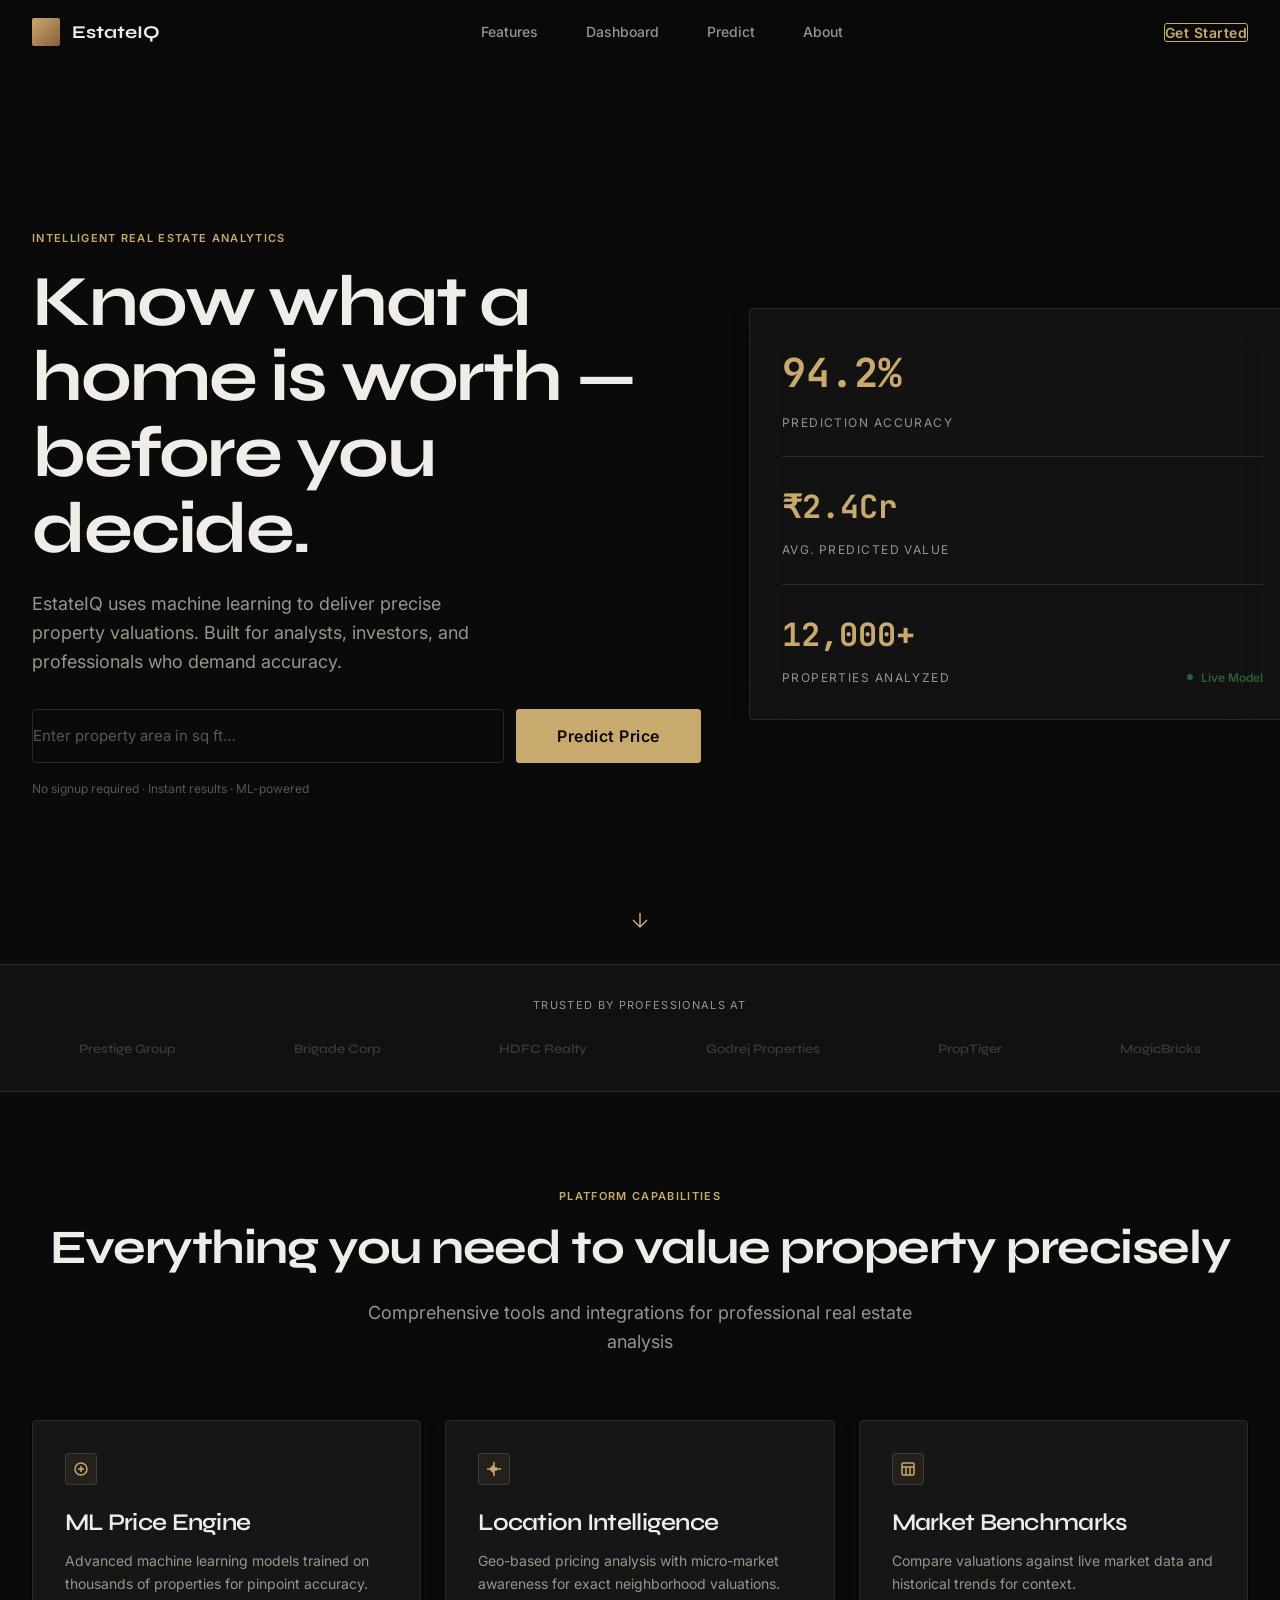
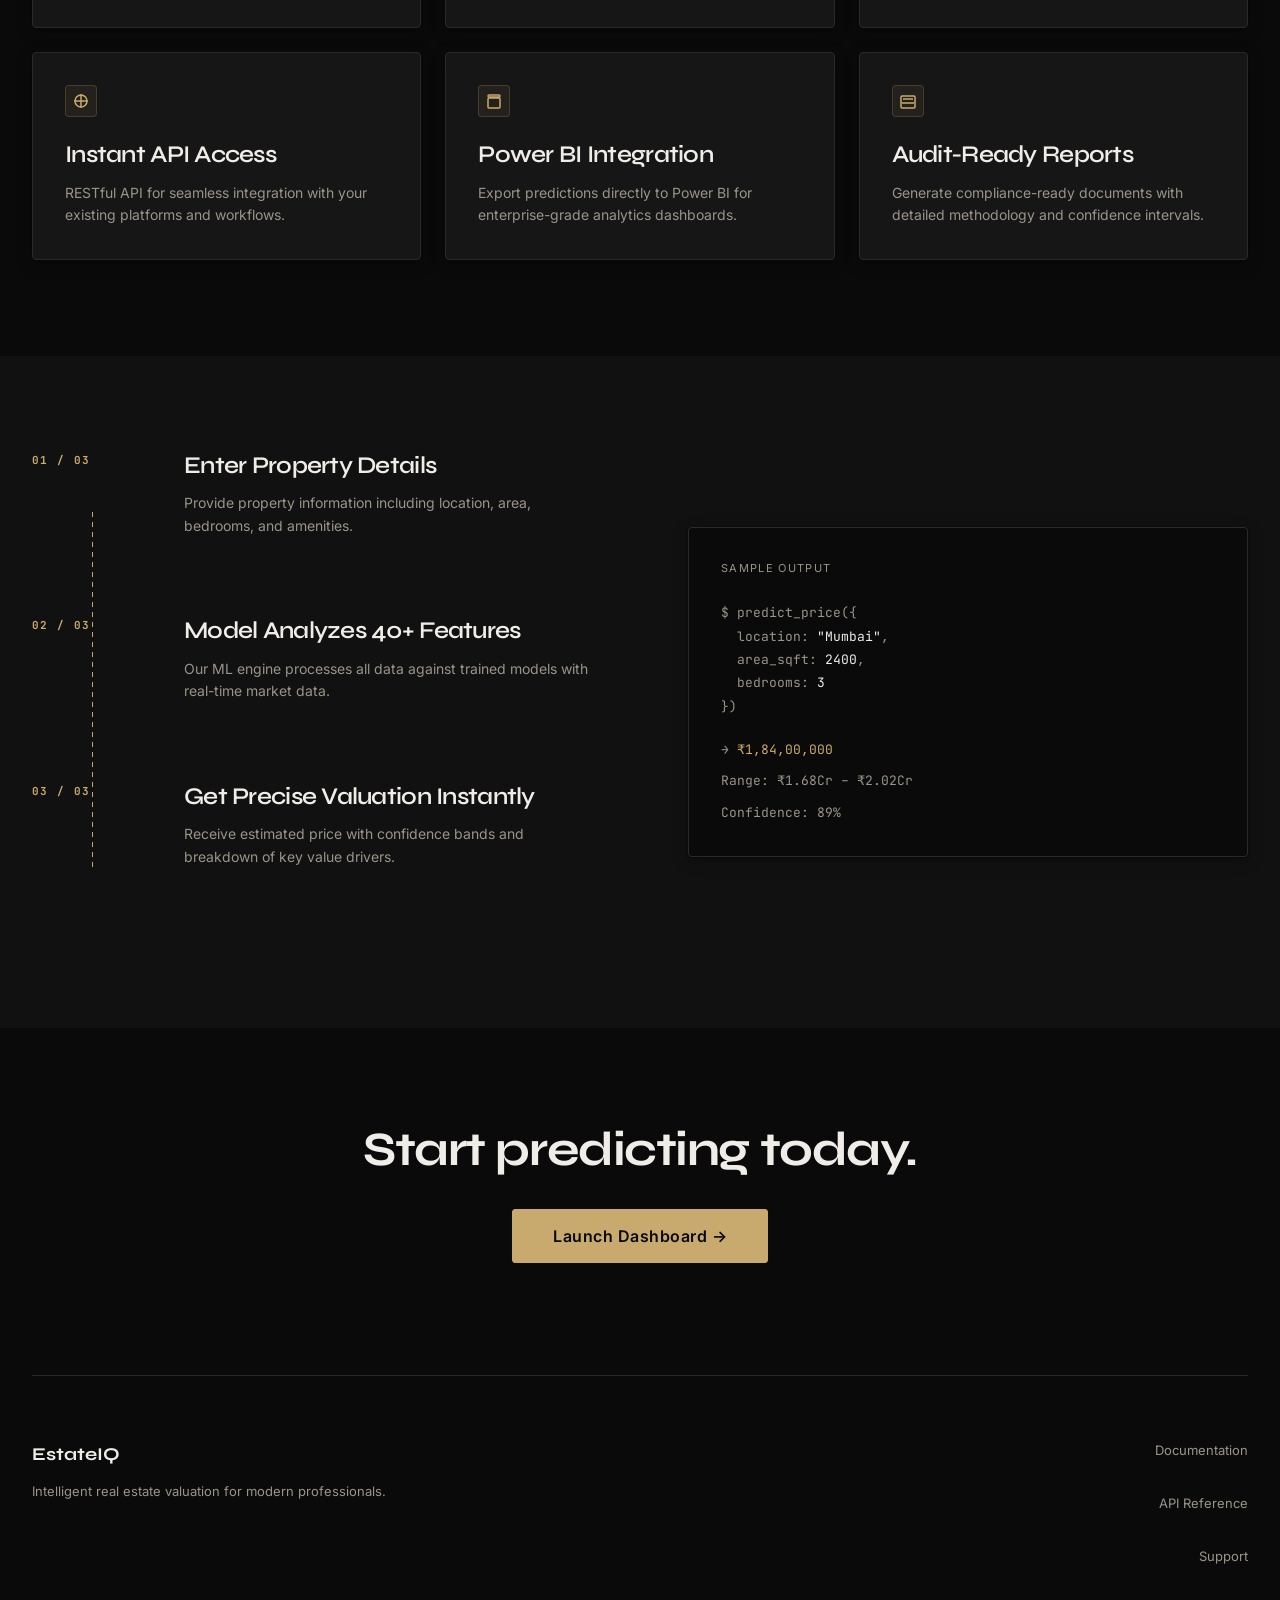
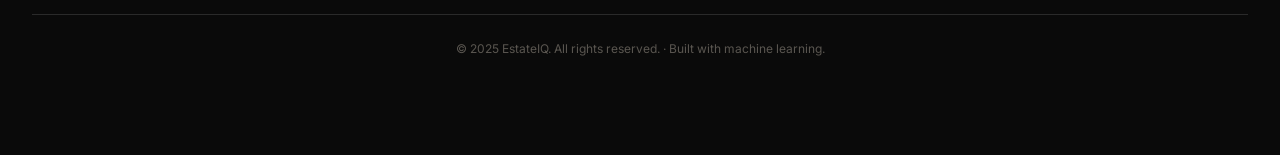
==== frontend/index.html @ 8bcc32fd "frontend: Add initial frontend files" ====
<!DOCTYPE html>
<html lang="en">
<head>
  <meta charset="UTF-8">
  <meta name="viewport" content="width=device-width, initial-scale=1.0">
  <title>EstateIQ - Intelligent Real Estate Valuation</title>
  <link rel="stylesheet" href="styles.css">
</head>
<body>
  <!-- ========== HEADER / NAVIGATION ========== -->
  <header class="navbar">
    <div class="navbar-content">
      <a href="index.html" class="navbar-brand">
        <div class="navbar-logo"></div>
        <span class="navbar-wordmark">EstateIQ</span>
      </a>

      <nav class="navbar-nav">
        <a href="#features">Features</a>
        <a href="dashboard.html">Dashboard</a>
        <a href="prediction.html">Predict</a>
        <a href="#about">About</a>
      </nav>

      <button class="btn btn-outline">Get Started</button>
    </div>
  </header>

  <!-- ========== HERO SECTION ========== -->
  <section class="hero" style="margin-top: 64px; height: 100vh; position: relative; overflow: hidden;">
    <!-- Background Image with Overlay -->
    <div class="hero-background" style="position: absolute; inset: 0; background-image: url('https://images.unsplash.com/photo-1600596542815-ffad4c1539a9?w=1800&h=1200&fit=crop'); background-size: cover; background-position: center;"></div>
    <div class="hero-overlay" style="position: absolute; inset: 0; background: rgba(10, 10, 10, 0.72);"></div>

    <!-- Hero Content -->
    <div class="container" style="position: relative; z-index: 10; height: 100%; display: flex; align-items: center;">
      <div style="display: grid; grid-template-columns: 55% 45%; gap: 48px; width: 100%; align-items: center;">
        <!-- Left Column: Text -->
        <div>
          <span class="section-label" style="animation: slideUp 0.8s var(--easing) 0s both;">
            INTELLIGENT REAL ESTATE ANALYTICS
          </span>

          <h1 style="margin: 16px 0 24px 0; animation: slideUp 0.8s var(--easing) 0.1s both;">
            Know what a home is worth — before you decide.
          </h1>

          <p style="font-size: 18px; max-width: 480px; margin-bottom: 32px; animation: slideUp 0.8s var(--easing) 0.2s both;">
            EstateIQ uses machine learning to deliver precise property valuations. Built for analysts, investors, and professionals who demand accuracy.
          </p>

          <!-- Input Row -->
          <div style="display: flex; gap: 12px; margin-bottom: 16px; animation: slideUp 0.8s var(--easing) 0.3s both;">
            <input type="number" placeholder="Enter property area in sq ft…" style="flex: 1;">
            <button class="btn btn-primary btn-lg">Predict Price</button>
          </div>

          <p style="font-size: 12px; color: var(--color-text-muted);">
            No signup required · Instant results · ML-powered
          </p>
        </div>

        <!-- Right Column: Floating Stat Card -->
        <div class="card glass" style="animation: slideUp 0.8s var(--easing) 0.4s both;">
          <div style="display: flex; flex-direction: column; gap: 24px;">
            <!-- Stat 1 -->
            <div>
              <div style="font-family: var(--font-mono); font-size: 40px; font-weight: 700; color: var(--color-accent); margin-bottom: 8px;">
                94.2%
              </div>
              <div style="font-size: 12px; text-transform: uppercase; letter-spacing: var(--font-letter-spacing-label); color: var(--color-text-secondary);">
                Prediction Accuracy
              </div>
            </div>

            <div style="height: 1px; background: var(--color-border);"></div>

            <!-- Stat 2 -->
            <div>
              <div style="font-family: var(--font-mono); font-size: 32px; font-weight: 700; color: var(--color-accent); margin-bottom: 8px;">
                ₹2.4Cr
              </div>
              <div style="font-size: 12px; text-transform: uppercase; letter-spacing: var(--font-letter-spacing-label); color: var(--color-text-secondary);">
                Avg. Predicted Value
              </div>
            </div>

            <div style="height: 1px; background: var(--color-border);"></div>

            <!-- Stat 3 -->
            <div>
              <div style="font-family: var(--font-mono); font-size: 32px; font-weight: 700; color: var(--color-accent); margin-bottom: 8px;">
                12,000+
              </div>
              <div style="font-size: 12px; text-transform: uppercase; letter-spacing: var(--font-letter-spacing-label); color: var(--color-text-secondary);">
                Properties Analyzed
              </div>
            </div>
          </div>

          <!-- Live Badge -->
          <div style="position: absolute; bottom: 32px; right: 32px; display: flex; align-items: center; gap: 8px; font-size: 12px; font-weight: 600; color: var(--color-success);">
            <span style="width: 6px; height: 6px; background: var(--color-success); border-radius: 50%; animation: pulse-dot 2s infinite;"></span>
            Live Model
          </div>
        </div>
      </div>
    </div>

    <!-- Scroll Indicator -->
    <div style="position: absolute; bottom: 32px; left: 50%; transform: translateX(-50%); z-index: 20;">
      <div style="width: 24px; height: 24px; display: flex; flex-direction: column; justify-content: center; align-items: center; animation: pulse 2s infinite;">
        <svg width="24" height="24" viewBox="0 0 24 24" fill="none" stroke="var(--color-accent)" stroke-width="1.5">
          <path d="M12 5v14M19 12l-7 7-7-7"/>
        </svg>
      </div>
    </div>
  </section>

  <!-- ========== TRUST STRIP ========== -->
  <section style="background: var(--color-bg-secondary); border-top: 1px solid var(--color-border); border-bottom: 1px solid var(--color-border); padding: 32px 0;">
    <div class="container">
      <div style="text-align: center; font-size: 11px; text-transform: uppercase; letter-spacing: var(--font-letter-spacing-label); color: var(--color-text-secondary); margin-bottom: 24px;">
        TRUSTED BY PROFESSIONALS AT
      </div>
      <div style="display: flex; justify-content: space-around; align-items: center; flex-wrap: wrap; gap: 24px;">
        <span style="font-family: var(--font-heading); font-weight: 600; font-size: 13px; color: #3A3A3A;">Prestige Group</span>
        <span style="font-family: var(--font-heading); font-weight: 600; font-size: 13px; color: #3A3A3A;">Brigade Corp</span>
        <span style="font-family: var(--font-heading); font-weight: 600; font-size: 13px; color: #3A3A3A;">HDFC Realty</span>
        <span style="font-family: var(--font-heading); font-weight: 600; font-size: 13px; color: #3A3A3A;">Godrej Properties</span>
        <span style="font-family: var(--font-heading); font-weight: 600; font-size: 13px; color: #3A3A3A;">PropTiger</span>
        <span style="font-family: var(--font-heading); font-weight: 600; font-size: 13px; color: #3A3A3A;">MagicBricks</span>
      </div>
    </div>
  </section>

  <!-- ========== FEATURES SECTION ========== -->
  <section class="section" id="features" style="background: var(--color-bg-primary);">
    <div class="container">
      <div class="section-header">
        <span class="section-label">PLATFORM CAPABILITIES</span>
        <h2 class="section-title">Everything you need to value property precisely</h2>
        <p class="section-subtitle">Comprehensive tools and integrations for professional real estate analysis</p>
      </div>

      <div class="grid-3">
        <!-- Feature 1 -->
        <div class="card in-view-delayed-1">
          <div style="width: 32px; height: 32px; background: rgba(200, 169, 110, 0.08); border: 1px solid rgba(200, 169, 110, 0.2); border-radius: var(--radius-lg); display: flex; align-items: center; justify-content: center; margin-bottom: 24px;">
            <svg width="16" height="16" viewBox="0 0 16 16" fill="none" stroke="var(--color-accent)" stroke-width="1.5">
              <circle cx="8" cy="8" r="6"/>
              <path d="M8 5v6M5 8h6"/>
            </svg>
          </div>
          <h4 style="margin-bottom: 12px;">ML Price Engine</h4>
          <p style="font-size: 14px;">Advanced machine learning models trained on thousands of properties for pinpoint accuracy.</p>
        </div>

        <!-- Feature 2 -->
        <div class="card in-view-delayed-2">
          <div style="width: 32px; height: 32px; background: rgba(200, 169, 110, 0.08); border: 1px solid rgba(200, 169, 110, 0.2); border-radius: var(--radius-lg); display: flex; align-items: center; justify-content: center; margin-bottom: 24px;">
            <svg width="16" height="16" viewBox="0 0 16 16" fill="none" stroke="var(--color-accent)" stroke-width="1.5">
              <path d="M8 1v14M1 8h14M8 4L5 7h6M8 12l-3-3h6"/>
            </svg>
          </div>
          <h4 style="margin-bottom: 12px;">Location Intelligence</h4>
          <p style="font-size: 14px;">Geo-based pricing analysis with micro-market awareness for exact neighborhood valuations.</p>
        </div>

        <!-- Feature 3 -->
        <div class="card in-view-delayed-3">
          <div style="width: 32px; height: 32px; background: rgba(200, 169, 110, 0.08); border: 1px solid rgba(200, 169, 110, 0.2); border-radius: var(--radius-lg); display: flex; align-items: center; justify-content: center; margin-bottom: 24px;">
            <svg width="16" height="16" viewBox="0 0 16 16" fill="none" stroke="var(--color-accent)" stroke-width="1.5">
              <rect x="2" y="2" width="12" height="12" rx="1"/>
              <path d="M2 6h12M6 6v8M10 6v8"/>
            </svg>
          </div>
          <h4 style="margin-bottom: 12px;">Market Benchmarks</h4>
          <p style="font-size: 14px;">Compare valuations against live market data and historical trends for context.</p>
        </div>

        <!-- Feature 4 -->
        <div class="card in-view-delayed-4">
          <div style="width: 32px; height: 32px; background: rgba(200, 169, 110, 0.08); border: 1px solid rgba(200, 169, 110, 0.2); border-radius: var(--radius-lg); display: flex; align-items: center; justify-content: center; margin-bottom: 24px;">
            <svg width="16" height="16" viewBox="0 0 16 16" fill="none" stroke="var(--color-accent)" stroke-width="1.5">
              <path d="M1 8h14M8 1v14M14 8a6 6 0 01-12 0 6 6 0 0112 0z"/>
            </svg>
          </div>
          <h4 style="margin-bottom: 12px;">Instant API Access</h4>
          <p style="font-size: 14px;">RESTful API for seamless integration with your existing platforms and workflows.</p>
        </div>

        <!-- Feature 5 -->
        <div class="card in-view-delayed-5">
          <div style="width: 32px; height: 32px; background: rgba(200, 169, 110, 0.08); border: 1px solid rgba(200, 169, 110, 0.2); border-radius: var(--radius-lg); display: flex; align-items: center; justify-content: center; margin-bottom: 24px;">
            <svg width="16" height="16" viewBox="0 0 16 16" fill="none" stroke="var(--color-accent)" stroke-width="1.5">
              <path d="M3 5h10a1 1 0 011 1v8a1 1 0 01-1 1H3a1 1 0 01-1-1V6a1 1 0 011-1zm0-3h10a1 1 0 010 2H3a1 1 0 010-2z"/>
            </svg>
          </div>
          <h4 style="margin-bottom: 12px;">Power BI Integration</h4>
          <p style="font-size: 14px;">Export predictions directly to Power BI for enterprise-grade analytics dashboards.</p>
        </div>

        <!-- Feature 6 -->
        <div class="card in-view-delayed-6">
          <div style="width: 32px; height: 32px; background: rgba(200, 169, 110, 0.08); border: 1px solid rgba(200, 169, 110, 0.2); border-radius: var(--radius-lg); display: flex; align-items: center; justify-content: center; margin-bottom: 24px;">
            <svg width="16" height="16" viewBox="0 0 16 16" fill="none" stroke="var(--color-accent)" stroke-width="1.5">
              <path d="M2 3h12a1 1 0 011 1v10a1 1 0 01-1 1H2a1 1 0 01-1-1V4a1 1 0 011-1zm1 3h10M2 10h12"/>
            </svg>
          </div>
          <h4 style="margin-bottom: 12px;">Audit-Ready Reports</h4>
          <p style="font-size: 14px;">Generate compliance-ready documents with detailed methodology and confidence intervals.</p>
        </div>
      </div>
    </div>
  </section>

  <!-- ========== HOW IT WORKS ========== -->
  <section class="section" style="background: var(--color-bg-secondary);">
    <div class="container">
      <div style="display: grid; grid-template-columns: 1fr 1fr; gap: 96px; align-items: center;">
        <!-- Left: Steps -->
        <div>
          <div style="margin-bottom: 64px;">
            <div style="display: grid; grid-template-columns: 120px 1fr; gap: 32px; position: relative;">
              <!-- Vertical line -->
              <div style="position: absolute; left: 60px; top: 60px; bottom: 0; width: 1px; background: url('data:image/svg+xml,%3Csvg width=%221%22 height=%2240%22 viewBox=%220 0 1 40%22 xmlns=%22http://www.w3.org/2000/svg%22%3E%3Cline x1=%220.5%22 y1=%220%22 x2=%220.5%22 y2=%2240%22 stroke=%22%23C8A96E%22 stroke-dasharray=%225,5%22/%3E%3C/svg%3E') repeat-y;"></div>

              <!-- Step 1 -->
              <div style="position: relative;">
                <div style="font-family: var(--font-mono); font-size: 11px; font-weight: 700; letter-spacing: var(--font-letter-spacing-label); color: var(--color-accent);">
                  01 / 03
                </div>
              </div>
              <div>
                <h4 style="margin-bottom: 12px;">Enter Property Details</h4>
                <p style="font-size: 14px;">Provide property information including location, area, bedrooms, and amenities.</p>
              </div>

              <!-- Step 2 -->
              <div style="position: relative; margin-top: 48px;">
                <div style="font-family: var(--font-mono); font-size: 11px; font-weight: 700; letter-spacing: var(--font-letter-spacing-label); color: var(--color-accent);">
                  02 / 03
                </div>
              </div>
              <div style="margin-top: 48px;">
                <h4 style="margin-bottom: 12px;">Model Analyzes 40+ Features</h4>
                <p style="font-size: 14px;">Our ML engine processes all data against trained models with real-time market data.</p>
              </div>

              <!-- Step 3 -->
              <div style="position: relative; margin-top: 48px;">
                <div style="font-family: var(--font-mono); font-size: 11px; font-weight: 700; letter-spacing: var(--font-letter-spacing-label); color: var(--color-accent);">
                  03 / 03
                </div>
              </div>
              <div style="margin-top: 48px;">
                <h4 style="margin-bottom: 12px;">Get Precise Valuation Instantly</h4>
                <p style="font-size: 14px;">Receive estimated price with confidence bands and breakdown of key value drivers.</p>
              </div>
            </div>
          </div>
        </div>

        <!-- Right: Output Example -->
        <div class="card" style="background: #0A0A0A; border: 1px solid var(--color-border);">
          <div style="font-size: 11px; text-transform: uppercase; letter-spacing: var(--font-letter-spacing-label); color: var(--color-text-secondary); margin-bottom: 24px;">
            Sample Output
          </div>
          <div style="font-family: var(--font-mono); font-size: 13px; color: var(--color-accent); line-height: 1.8;">
            <div style="color: var(--color-text-secondary);">$ predict_price({</div>
            <div style="margin-left: 16px;">
              <div style="color: var(--color-text-secondary);">location: <span style="color: #F0EDE8;">"Mumbai"</span>,</div>
              <div style="color: var(--color-text-secondary);">area_sqft: <span style="color: #F0EDE8;">2400</span>,</div>
              <div style="color: var(--color-text-secondary);">bedrooms: <span style="color: #F0EDE8;">3</span></div>
            </div>
            <div style="color: var(--color-text-secondary);">})</div>
            <div style="margin-top: 20px; color: var(--color-text-secondary);">→ <span style="color: var(--color-accent);">₹1,84,00,000</span></div>
            <div style="color: var(--color-text-secondary); margin-top: 8px;">Range: ₹1.68Cr – ₹2.02Cr</div>
            <div style="color: var(--color-text-secondary); margin-top: 8px;">Confidence: 89%</div>
          </div>
        </div>
      </div>
    </div>
  </section>

  <!-- ========== CTA SECTION ========== -->
  <section class="section" style="background: var(--color-bg-primary); text-align: center;">
    <div class="container">
      <h2 class="in-view" style="margin-bottom: 32px;">Start predicting today.</h2>
      <button class="btn btn-primary btn-lg in-view-delayed-1" style="margin-bottom: 48px;">
        Launch Dashboard →
      </button>

      <!-- Footer -->
      <footer style="border-top: 1px solid var(--color-border); padding-top: 64px; margin-top: 64px;">
        <div style="display: grid; grid-template-columns: 1fr 1fr; gap: 48px; margin-bottom: 48px;">
          <div style="text-align: left;">
            <div class="navbar-wordmark" style="margin-bottom: 12px;">EstateIQ</div>
            <p style="font-size: 13px;">Intelligent real estate valuation for modern professionals.</p>
          </div>
          <div style="text-align: right; display: flex; justify-content: flex-end; gap: 32px; flex-direction: column;">
            <a href="#" style="color: var(--color-text-secondary); text-decoration: none; font-size: 13px;">Documentation</a>
            <a href="#" style="color: var(--color-text-secondary); text-decoration: none; font-size: 13px;">API Reference</a>
            <a href="#" style="color: var(--color-text-secondary); text-decoration: none; font-size: 13px;">Support</a>
          </div>
        </div>

        <div style="border-top: 1px solid var(--color-border); padding-top: 24px;">
          <p style="font-size: 12px; color: var(--color-text-muted);">
            © 2025 EstateIQ. All rights reserved. · Built with machine learning.
          </p>
        </div>
      </footer>
    </div>
  </section>

  <script src="landing.js"></script>
</body>
</html>
---- frontend/styles.css ----
/* ============================================================================
   ESTATEIQ - Premium Real Estate Valuation Platform
   Global Design System & Stylesheet
   ============================================================================ */

/* Fonts Import */
@import url('https://fonts.googleapis.com/css2?family=Syne:wght@400;600;700;800&family=Inter:wght@300;400;500;600;700&family=JetBrains+Mono:wght@400;500;600;700&display=swap');

/* ============================================================================
   ROOT DESIGN TOKENS
   ============================================================================ */

:root {
  /* Colors */
  --color-bg-primary: #0A0A0A;
  --color-bg-secondary: #111111;
  --color-surface: #161616;
  --color-border: #2A2A2A;
  --color-accent: #C8A96E;
  --color-accent-dark: #8B5E3C;
  --color-text-primary: #F0EDE8;
  --color-text-secondary: #9A9489;
  --color-text-muted: #5A5650;
  --color-success: #2E5E32;
  --color-error: #8B3A3A;

  /* Typography */
  --font-heading: 'Syne', sans-serif;
  --font-body: 'Inter', sans-serif;
  --font-mono: 'JetBrains Mono', monospace;

  --font-size-base: 16px;
  --font-line-height: 1.6;
  --font-size-h1: 72px;
  --font-size-h2: 48px;
  --font-size-h3: 36px;
  --font-size-h4: 24px;
  --font-size-h5: 18px;
  --font-letter-spacing-heading: -0.03em;
  --font-letter-spacing-label: 0.12em;

  /* Spacing */
  --spacing-4: 4px;
  --spacing-8: 8px;
  --spacing-12: 12px;
  --spacing-16: 16px;
  --spacing-20: 20px;
  --spacing-24: 24px;
  --spacing-28: 28px;
  --spacing-32: 32px;
  --spacing-40: 40px;
  --spacing-48: 48px;
  --spacing-64: 64px;
  --spacing-96: 96px;
  --spacing-128: 128px;

  /* Border Radius */
  --radius-sm: 2px;
  --radius-md: 3px;
  --radius-lg: 4px;
  --radius-xl: 6px;

  /* Shadows */
  --shadow-sm: 0 1px 3px rgba(0, 0, 0, 0.4), 0 4px 16px rgba(0, 0, 0, 0.25);
  --shadow-md: 0 8px 32px rgba(0, 0, 0, 0.5);

  /* Animation */
  --easing: cubic-bezier(0.16, 1, 0.3, 1);
  --transition-duration: 0.5s;
}

/* ============================================================================
   GLOBAL STYLES
   ============================================================================ */

* {
  margin: 0;
  padding: 0;
  box-sizing: border-box;
}

html {
  scroll-behavior: smooth;
  font-size: var(--font-size-base);
}

body {
  background-color: var(--color-bg-primary);
  color: var(--color-text-primary);
  font-family: var(--font-body);
  line-height: var(--font-line-height);
  font-weight: 400;
  -webkit-font-smoothing: antialiased;
  -moz-osx-font-smoothing: grayscale;
}

/* ============================================================================
   TYPOGRAPHY
   ============================================================================ */

h1 {
  font-family: var(--font-heading);
  font-size: var(--font-size-h1);
  font-weight: 700;
  letter-spacing: var(--font-letter-spacing-heading);
  line-height: 1.05;
}

h2 {
  font-family: var(--font-heading);
  font-size: var(--font-size-h2);
  font-weight: 700;
  letter-spacing: var(--font-letter-spacing-heading);
  line-height: 1.1;
}

h3 {
  font-family: var(--font-heading);
  font-size: var(--font-size-h3);
  font-weight: 700;
  letter-spacing: var(--font-letter-spacing-heading);
  line-height: 1.15;
}

h4 {
  font-family: var(--font-heading);
  font-size: var(--font-size-h4);
  font-weight: 600;
  letter-spacing: var(--font-letter-spacing-heading);
  line-height: 1.2;
}

h5 {
  font-family: var(--font-heading);
  font-size: var(--font-size-h5);
  font-weight: 600;
  letter-spacing: var(--font-letter-spacing-heading);
  line-height: 1.3;
}

p {
  color: var(--color-text-secondary);
}

strong {
  font-weight: 600;
  color: var(--color-text-primary);
}

/* ============================================================================
   LAYOUT UTILITIES
   ============================================================================ */

.container {
  max-width: 1280px;
  margin: 0 auto;
  padding: 0 var(--spacing-32);
}

.container-full {
  width: 100%;
}

.section {
  padding: var(--spacing-96) 0;
}

.section-header {
  text-align: center;
  margin-bottom: var(--spacing-64);
}

.section-label {
  font-size: 11px;
  letter-spacing: var(--font-letter-spacing-label);
  text-transform: uppercase;
  color: var(--color-accent);
  font-weight: 600;
  display: block;
  margin-bottom: var(--spacing-16);
}

.section-title {
  font-size: var(--font-size-h2);
  color: var(--color-text-primary);
  margin-bottom: var(--spacing-24);
}

.section-subtitle {
  font-size: 18px;
  color: var(--color-text-secondary);
  max-width: 600px;
  margin: 0 auto;
}

/* ============================================================================
   BUTTONS
   ============================================================================ */

.btn {
  display: inline-block;
  padding: var(--spacing-14) var(--spacing-28);
  font-family: var(--font-body);
  font-size: 14px;
  font-weight: 600;
  border-radius: var(--radius-md);
  border: none;
  cursor: pointer;
  transition: all var(--transition-duration) var(--easing);
  text-decoration: none;
  letter-spacing: 0.5px;
}

.btn-primary {
  background-color: var(--color-accent);
  color: var(--color-bg-primary);
  border: 1px solid var(--color-accent);
}

.btn-primary:hover {
  background-color: #B8975E;
  border-color: #B8975E;
  transform: translateY(-2px);
  box-shadow: var(--shadow-sm);
}

.btn-primary:active {
  transform: scale(0.99);
}

.btn-outline {
  background-color: transparent;
  color: var(--color-accent);
  border: 1px solid var(--color-accent);
}

.btn-outline:hover {
  background-color: var(--color-accent);
  color: var(--color-bg-primary);
  transform: translateY(-2px);
}

.btn-text {
  background-color: transparent;
  color: var(--color-text-secondary);
  border: none;
  padding: var(--spacing-8) var(--spacing-16);
}

.btn-text:hover {
  color: var(--color-text-primary);
}

.btn-full {
  width: 100%;
}

.btn-lg {
  padding: var(--spacing-16) var(--spacing-40);
  font-size: 16px;
}

/* ============================================================================
   CARD STYLES
   ============================================================================ */

.card {
  background-color: var(--color-surface);
  border: 1px solid var(--color-border);
  border-radius: var(--radius-lg);
  padding: var(--spacing-32);
  box-shadow: var(--shadow-sm);
  transition: all var(--transition-duration) var(--easing);
}

.card:hover {
  border-color: var(--color-accent);
  box-shadow: var(--shadow-md);
}

.card.glass {
  background-color: rgba(22, 22, 22, 0.7);
  backdrop-filter: blur(24px);
  border: 1px solid rgba(200, 169, 110, 0.15);
}

/* ============================================================================
   FORM ELEMENTS
   ============================================================================ */

.form-group {
  margin-bottom: var(--spacing-20);
}

label {
  display: block;
  font-size: 11px;
  letter-spacing: var(--font-letter-spacing-label);
  text-transform: uppercase;
  color: var(--color-text-secondary);
  margin-bottom: var(--spacing-8);
  font-weight: 600;
}

input[type="text"],
input[type="number"],
input[type="email"],
input[type="password"],
input[type="range"],
select,
textarea {
  width: 100%;
  background-color: var(--color-bg-primary);
  border: 1px solid var(--color-border);
  border-radius: var(--radius-md);
  color: var(--color-text-primary);
  padding: var(--spacing-13) var(--spacing-16);
  font-family: var(--font-body);
  font-size: 15px;
  transition: all 0.3s var(--easing);
}

input[type="text"]::placeholder,
input[type="number"]::placeholder,
input[type="email"]::placeholder,
input[type="password"]::placeholder,
textarea::placeholder {
  color: var(--color-text-muted);
}

input[type="text"]:focus,
input[type="number"]:focus,
input[type="email"]:focus,
input[type="password"]:focus,
select:focus,
textarea:focus {
  outline: none;
  border-color: var(--color-accent);
  box-shadow: 0 0 0 3px rgba(200, 169, 110, 0.1);
}

select {
  appearance: none;
  background-image: url("data:image/svg+xml,%3Csvg xmlns='http://www.w3.org/2000/svg' width='12' height='8' viewBox='0 0 12 8'%3E%3Cpath fill='%23C8A96E' d='M1 1l5 5 5-5'/%3E%3C/svg%3E");
  background-repeat: no-repeat;
  background-position: right var(--spacing-16) center;
  padding-right: var(--spacing-40);
}

textarea {
  resize: vertical;
  min-height: 120px;
}

/* ============================================================================
   NAVIGATION
   ============================================================================ */

.navbar {
  position: fixed;
  top: 0;
  left: 0;
  right: 0;
  height: 64px;
  background-color: rgba(10, 10, 10, 0.85);
  backdrop-filter: blur(16px);
  -webkit-backdrop-filter: blur(16px);
  z-index: 1000;
  transition: all var(--transition-duration) var(--easing);
}

.navbar.scrolled {
  border-bottom: 1px solid var(--color-border);
}

.navbar-content {
  max-width: 1400px;
  margin: 0 auto;
  padding: 0 var(--spacing-32);
  height: 100%;
  display: flex;
  justify-content: space-between;
  align-items: center;
}

.navbar-brand {
  display: flex;
  align-items: center;
  gap: var(--spacing-12);
  text-decoration: none;
}

.navbar-logo {
  width: 28px;
  height: 28px;
  background: linear-gradient(135deg, var(--color-accent), var(--color-accent-dark));
  border-radius: var(--radius-sm);
  display: flex;
  align-items: center;
  justify-content: center;
}

.navbar-wordmark {
  font-family: var(--font-heading);
  font-size: 18px;
  font-weight: 700;
  color: var(--color-text-primary);
}

.navbar-nav {
  display: flex;
  gap: var(--spacing-48);
  align-items: center;
}

.navbar-nav a {
  color: var(--color-text-secondary);
  text-decoration: none;
  font-size: 14px;
  font-weight: 500;
  transition: color var(--transition-duration) var(--easing);
}

.navbar-nav a:hover {
  color: var(--color-text-primary);
}

/* ============================================================================
   SIDEBAR LAYOUT (Dashboard & Prediction Pages)
   ============================================================================ */

.layout-sidebar {
  display: flex;
  min-height: 100vh;
  margin-top: 64px;
}

.sidebar {
  width: 240px;
  background-color: var(--color-bg-secondary);
  border-right: 1px solid var(--color-border);
  padding: var(--spacing-32) var(--spacing-24);
  position: fixed;
  left: 0;
  top: 64px;
  height: calc(100vh - 64px);
  overflow-y: auto;
  z-index: 100;
}

.sidebar-logo {
  font-family: var(--font-heading);
  font-size: 18px;
  font-weight: 600;
  color: var(--color-text-primary);
  margin-bottom: var(--spacing-48);
}

.sidebar-nav {
  list-style: none;
  margin-bottom: var(--spacing-96);
}

.sidebar-nav-item {
  display: flex;
  align-items: center;
  gap: var(--spacing-12);
  padding: var(--spacing-12) var(--spacing-16);
  margin-bottom: var(--spacing-8);
  color: var(--color-text-secondary);
  cursor: pointer;
  border-radius: var(--radius-lg);
  transition: all 0.3s var(--easing);
  font-size: 14px;
}

.sidebar-nav-item:hover {
  color: var(--color-text-primary);
  background-color: rgba(200, 169, 110, 0.06);
}

.sidebar-nav-item.active {
  color: var(--color-text-primary);
  background-color: rgba(200, 169, 110, 0.06);
  border-left: 2px solid var(--color-accent);
  padding-left: calc(var(--spacing-16) - 2px);
}

.sidebar-nav-icon {
  width: 16px;
  height: 16px;
  background-color: rgba(200, 169, 110, 0.3);
  border-radius: 50%;
}

.sidebar-user {
  position: absolute;
  bottom: var(--spacing-32);
  left: var(--spacing-24);
  right: var(--spacing-24);
  display: flex;
  align-items: center;
  gap: var(--spacing-12);
  padding: var(--spacing-16);
  background-color: rgba(200, 169, 110, 0.06);
  border-radius: var(--radius-lg);
}

.sidebar-user-avatar {
  width: 32px;
  height: 32px;
  background-color: var(--color-border);
  border-radius: 50%;
}

.sidebar-user-info {
  flex: 1;
}

.sidebar-user-name {
  font-size: 13px;
  font-weight: 600;
  color: var(--color-text-primary);
}

.sidebar-user-role {
  font-size: 11px;
  color: var(--color-text-muted);
}

.main-content {
  margin-left: 240px;
  flex: 1;
}

/* ============================================================================
   ANIMATIONS
   ============================================================================ */

@keyframes slideUp {
  from {
    opacity: 0;
    transform: translateY(24px);
  }
  to {
    opacity: 1;
    transform: translateY(0);
  }
}

@keyframes fadeIn {
  from {
    opacity: 0;
  }
  to {
    opacity: 1;
  }
}

@keyframes pulse {
  0%, 100% {
    opacity: 1;
    transform: scale(1);
  }
  50% {
    opacity: 0.4;
    transform: scale(1.4);
  }
}

@keyframes pulse-dot {
  0%, 100% {
    opacity: 1;
    transform: scale(1);
  }
  50% {
    opacity: 0.4;
    transform: scale(1.4);
  }
}

@keyframes spin {
  from {
    transform: rotate(0deg);
  }
  to {
    transform: rotate(360deg);
  }
}

@keyframes slideDown {
  from {
    opacity: 0;
    transform: translateY(-24px);
  }
  to {
    opacity: 1;
    transform: translateY(0);
  }
}

@keyframes countUp {
  from {
    opacity: 0;
  }
  to {
    opacity: 1;
  }
}

.in-view {
  animation: slideUp 0.8s var(--easing) both;
}

.in-view-delayed-1 {
  animation: slideUp 0.8s var(--easing) 0.08s both;
}

.in-view-delayed-2 {
  animation: slideUp 0.8s var(--easing) 0.16s both;
}

.in-view-delayed-3 {
  animation: slideUp 0.8s var(--easing) 0.24s both;
}

.in-view-delayed-4 {
  animation: slideUp 0.8s var(--easing) 0.32s both;
}

.in-view-delayed-5 {
  animation: slideUp 0.8s var(--easing) 0.4s both;
}

.in-view-delayed-6 {
  animation: slideUp 0.8s var(--easing) 0.48s both;
}

/* ============================================================================
   UTILITIES
   ============================================================================ */

.text-center {
  text-align: center;
}

.text-muted {
  color: var(--color-text-muted);
}

.text-secondary {
  color: var(--color-text-secondary);
}

.text-accent {
  color: var(--color-accent);
}

.text-success {
  color: var(--color-success);
}

.text-error {
  color: var(--color-error);
}

.grid-2 {
  display: grid;
  grid-template-columns: repeat(2, 1fr);
  gap: var(--spacing-24);
}

.grid-3 {
  display: grid;
  grid-template-columns: repeat(3, 1fr);
  gap: var(--spacing-24);
}

.grid-4 {
  display: grid;
  grid-template-columns: repeat(4, 1fr);
  gap: var(--spacing-24);
}

.flex {
  display: flex;
}

.flex-center {
  display: flex;
  justify-content: center;
  align-items: center;
}

.flex-between {
  display: flex;
  justify-content: space-between;
  align-items: center;
}

.gap-8 {
  gap: var(--spacing-8);
}

.gap-16 {
  gap: var(--spacing-16);
}

.gap-24 {
  gap: var(--spacing-24);
}

.gap-32 {
  gap: var(--spacing-32);
}

.mt-8 {
  margin-top: var(--spacing-8);
}

.mt-16 {
  margin-top: var(--spacing-16);
}

.mt-24 {
  margin-top: var(--spacing-24);
}

.mb-8 {
  margin-bottom: var(--spacing-8);
}

.mb-16 {
  margin-bottom: var(--spacing-16);
}

.mb-24 {
  margin-bottom: var(--spacing-24);
}

.mb-32 {
  margin-bottom: var(--spacing-32);
}

.mb-48 {
  margin-bottom: var(--spacing-48);
}

.mt-auto {
  margin-top: auto;
}

/* ============================================================================
   RESPONSIVE DESIGN
   ============================================================================ */

@media (max-width: 1024px) {
  .navbar-nav {
    gap: var(--spacing-32);
  }

  .section {
    padding: var(--spacing-64) 0;
  }

  .grid-3 {
    grid-template-columns: repeat(2, 1fr);
  }

  .grid-4 {
    grid-template-columns: repeat(2, 1fr);
  }
}

@media (max-width: 768px) {
  body {
    font-size: 15px;
  }

  h1 {
    font-size: 48px;
  }

  h2 {
    font-size: 36px;
  }

  h3 {
    font-size: 28px;
  }

  .navbar-nav {
    gap: var(--spacing-16);
    font-size: 12px;
  }

  .container {
    padding: 0 var(--spacing-16);
  }

  .sidebar {
    position: relative;
    width: 100%;
    height: auto;
    border-right: none;
    border-bottom: 1px solid var(--color-border);
    display: flex;
    justify-content: space-between;
    align-items: center;
    padding: var(--spacing-16);
    margin-bottom: var(--spacing-24);
  }

  .layout-sidebar {
    flex-direction: column;
  }

  .main-content {
    margin-left: 0;
  }

  .grid-2,
  .grid-3,
  .grid-4 {
    grid-template-columns: 1fr;
  }

  .section {
    padding: var(--spacing-48) 0;
  }
}

@media (max-width: 480px) {
  h1 {
    font-size: 36px;
  }

  h2 {
    font-size: 28px;
  }

  .navbar-wordmark {
    display: none;
  }

  .btn {
    padding: var(--spacing-12) var(--spacing-20);
    font-size: 13px;
  }
}

/* Scrollbar styling */
::-webkit-scrollbar {
  width: 8px;
  height: 8px;
}

::-webkit-scrollbar-track {
  background: var(--color-bg-primary);
}

::-webkit-scrollbar-thumb {
  background: var(--color-border);
  border-radius: 4px;
}

::-webkit-scrollbar-thumb:hover {
  background: var(--color-text-muted);
}
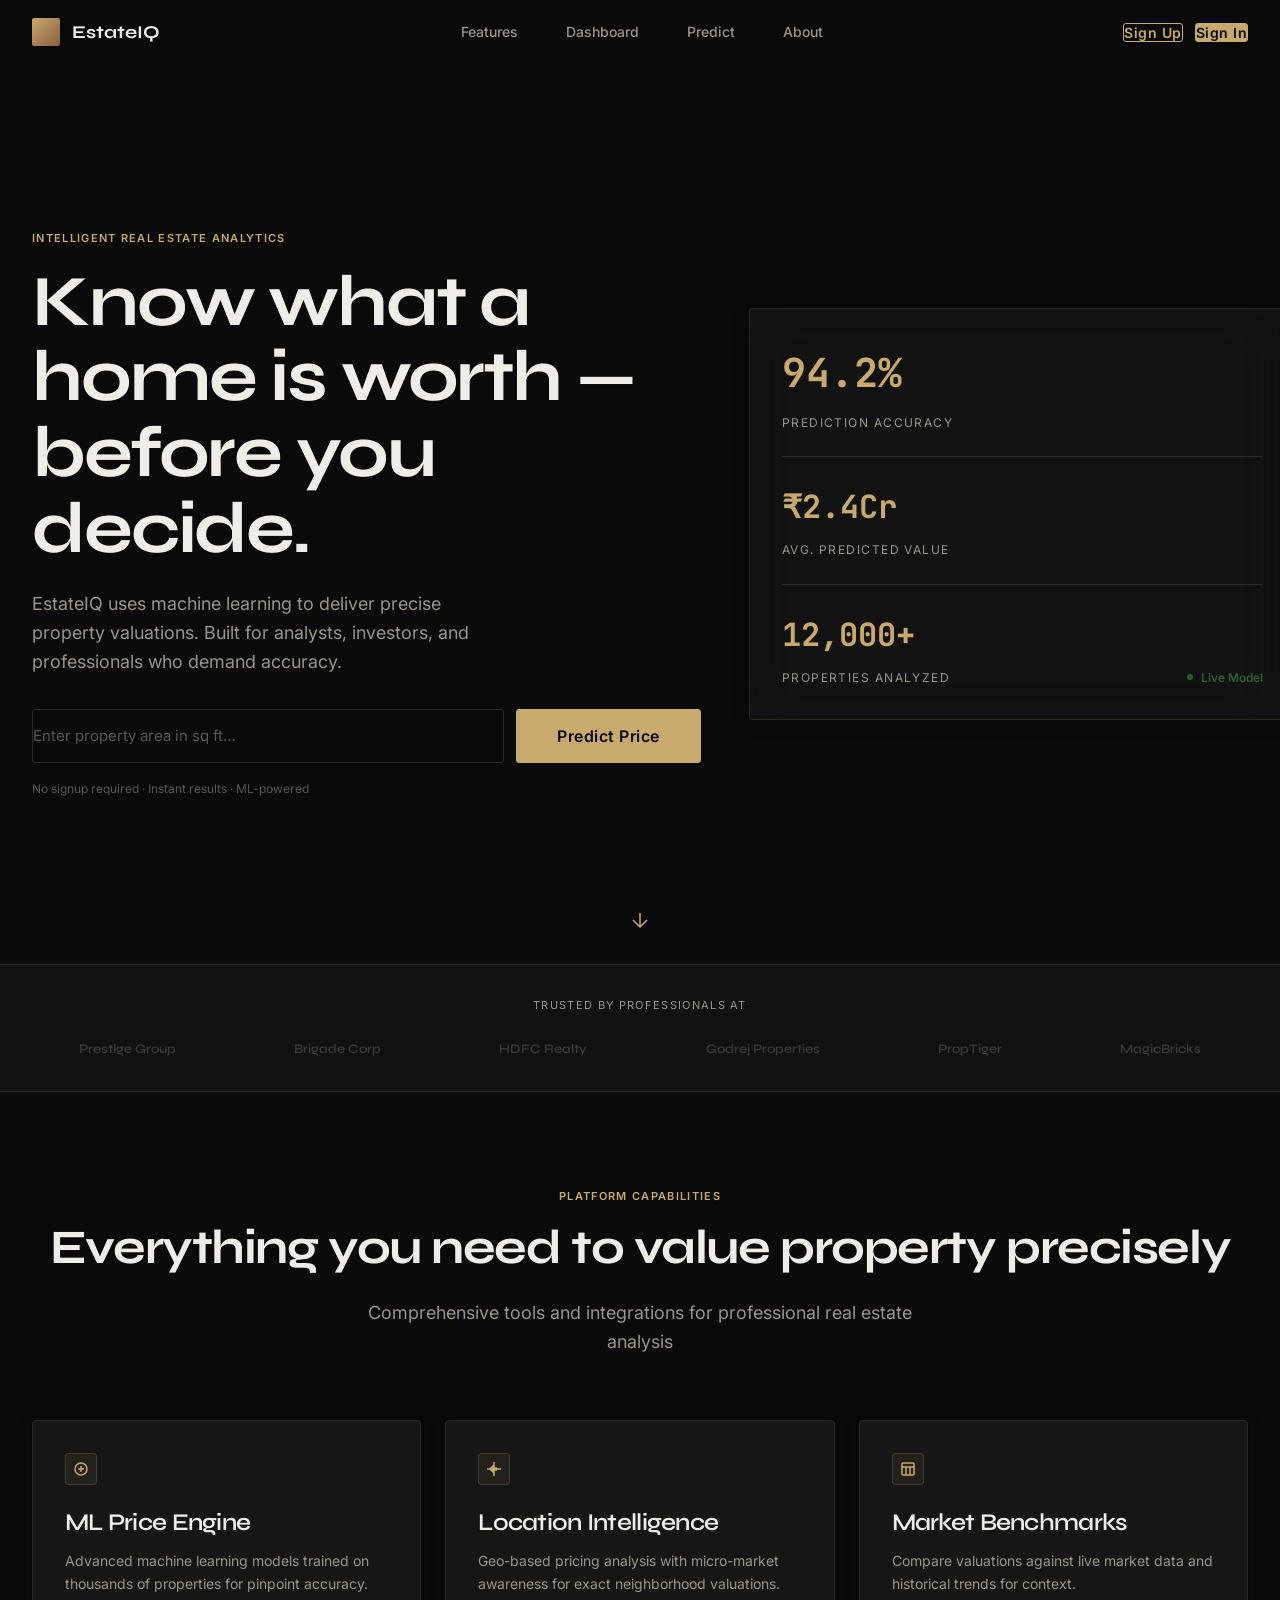
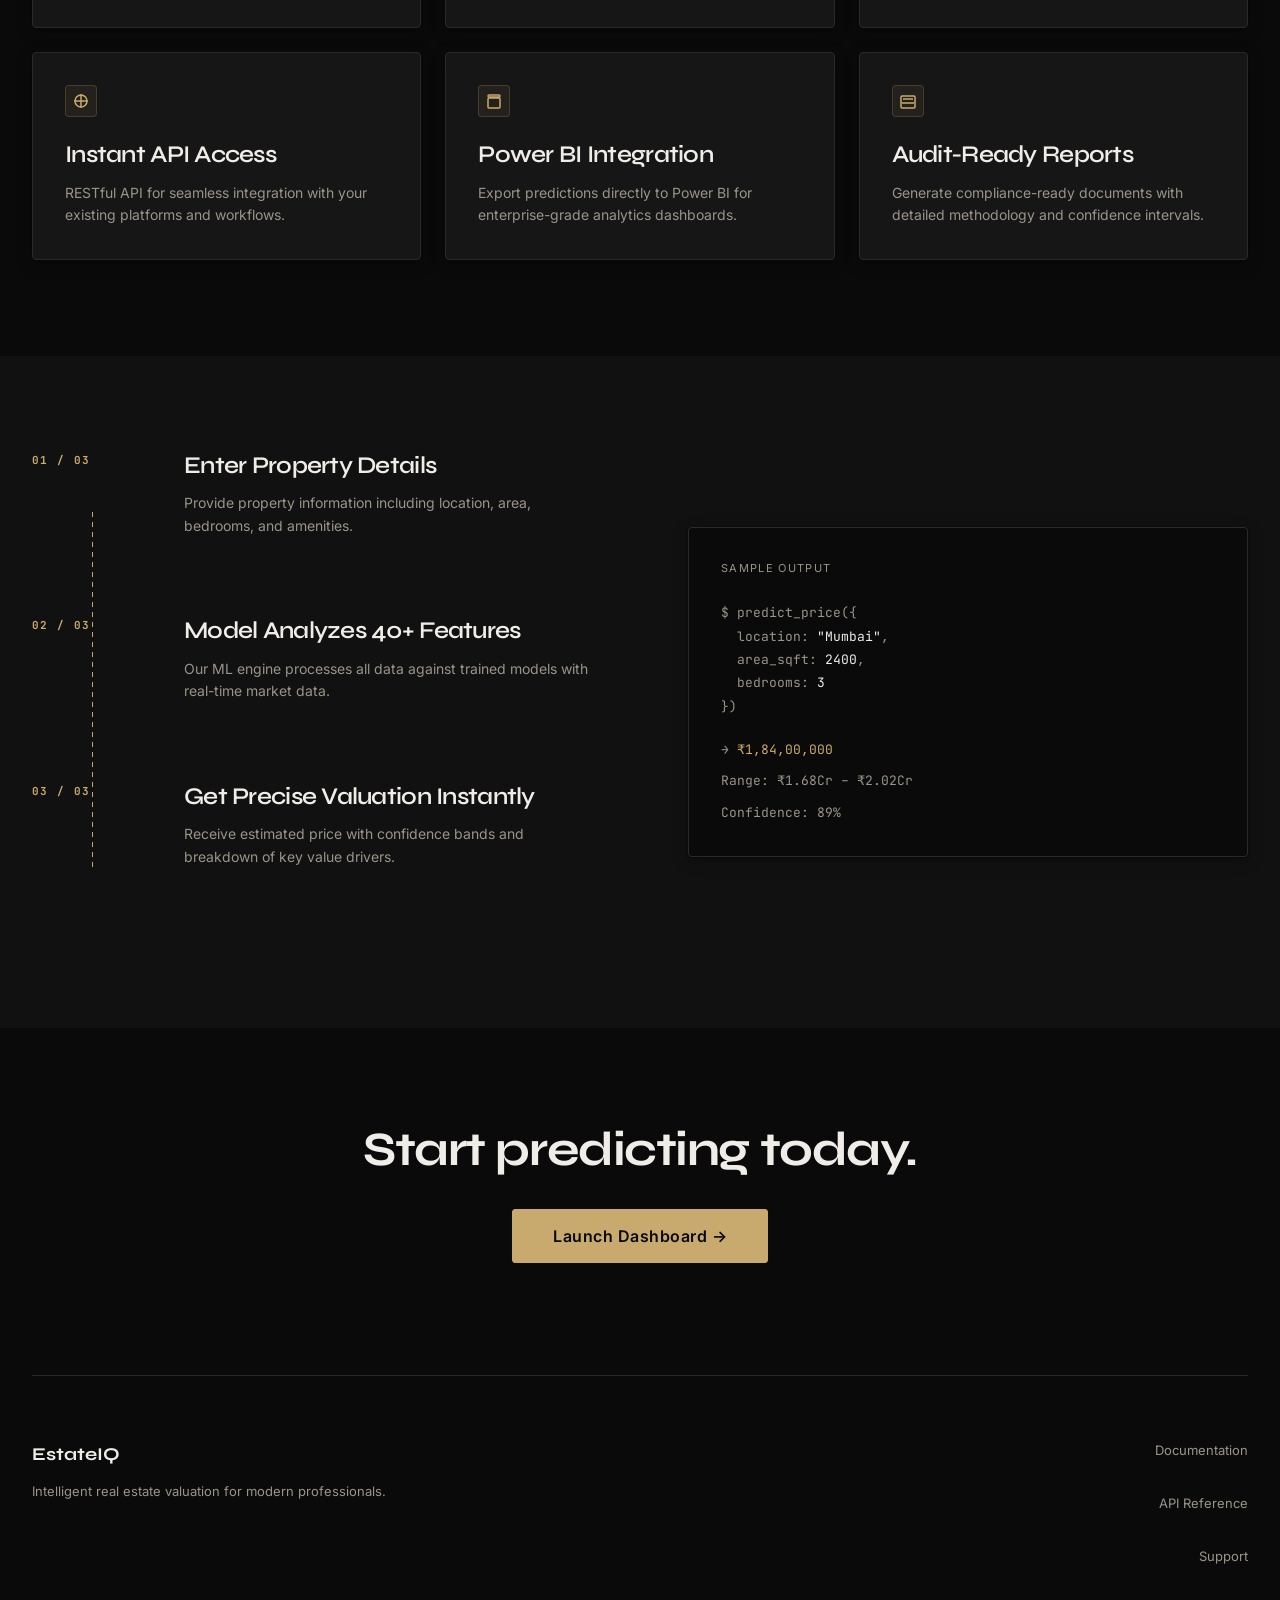
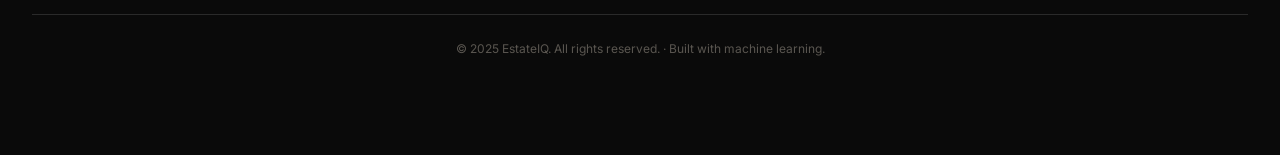
==== commit f9dc6aff: "Added User Authentication" ====
--- a/frontend/index.html
+++ b/frontend/index.html
@@ -22,7 +22,10 @@
         <a href="#about">About</a>
       </nav>
 
-      <button class="btn btn-outline">Get Started</button>
+      <div style="display: flex; gap: var(--spacing-12);" id="navAuth">
+        <button class="btn btn-outline" id="signupBtn" onclick="window.location.href='signup.html'">Sign Up</button>
+        <button class="btn btn-primary" id="loginBtn" onclick="window.location.href='login.html'">Sign In</button>
+      </div>
     </div>
   </header>
 
@@ -315,6 +318,22 @@
     </div>
   </section>
 
+  <script src="auth.js"></script>
   <script src="landing.js"></script>
+  <script>
+    // Update nav based on auth status
+    document.addEventListener('DOMContentLoaded', () => {
+      const navAuth = document.getElementById('navAuth');
+      
+      if (Auth.isAuthenticated()) {
+        navAuth.innerHTML = `
+          <span style="display: flex; align-items: center; gap: 12px; color: var(--color-text-secondary); font-size: 14px;">
+            <span>${Auth.getUser().username}</span>
+            <button class="btn btn-outline" onclick="Auth.logout()" style="padding: 6px 12px; font-size: 12px;">Logout</button>
+          </span>
+        `;
+      }
+    });
+  </script>
 </body>
 </html>
--- a/frontend/styles.css
+++ b/frontend/styles.css
@@ -533,6 +533,16 @@
   flex: 1;
 }
 
+/* Section Content Navigation */
+.section-content {
+  display: none;
+  animation: fadeIn 0.3s ease-in-out;
+}
+
+.section-content.active {
+  display: block;
+}
+
 /* ============================================================================
    ANIMATIONS
    ============================================================================ */
@@ -867,3 +877,48 @@
 ::-webkit-scrollbar-thumb:hover {
   background: var(--color-text-muted);
 }
+
+/* ============================================================================
+   API STATUS INDICATOR
+   ============================================================================ */
+
+.api-status {
+  display: inline-block;
+  width: 10px;
+  height: 10px;
+  border-radius: 50%;
+  background: var(--color-text-muted);
+  margin-right: var(--spacing-8);
+  animation: pulse 2s infinite;
+  cursor: pointer;
+  transition: all 0.3s ease;
+}
+
+.api-status.connected {
+  background: var(--color-success);
+  box-shadow: 0 0 8px var(--color-success);
+}
+
+.api-status.disconnected {
+  background: var(--color-error);
+  box-shadow: 0 0 8px var(--color-error);
+  animation: pulse-error 1s infinite;
+}
+
+@keyframes pulse {
+  0%, 100% {
+    opacity: 1;
+  }
+  50% {
+    opacity: 0.5;
+  }
+}
+
+@keyframes pulse-error {
+  0%, 100% {
+    opacity: 0.4;
+  }
+  50% {
+    opacity: 1;
+  }
+}
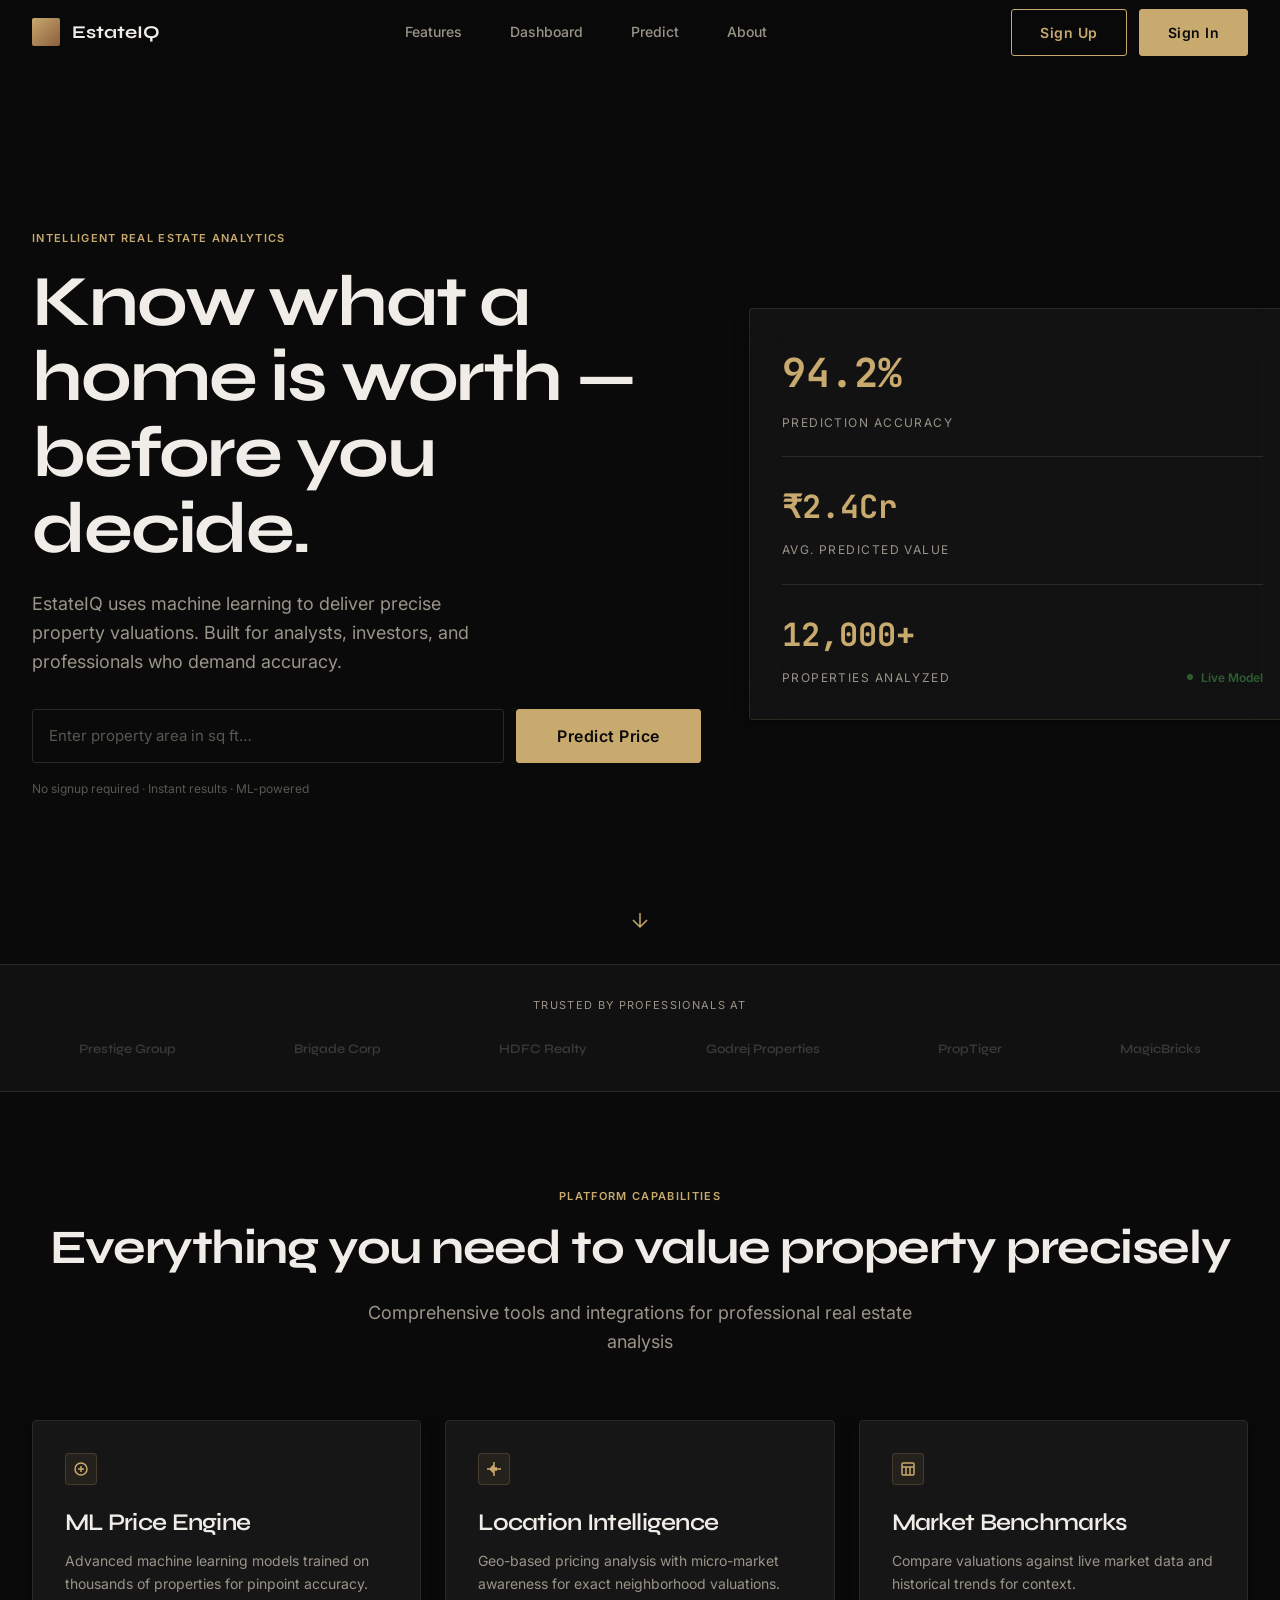
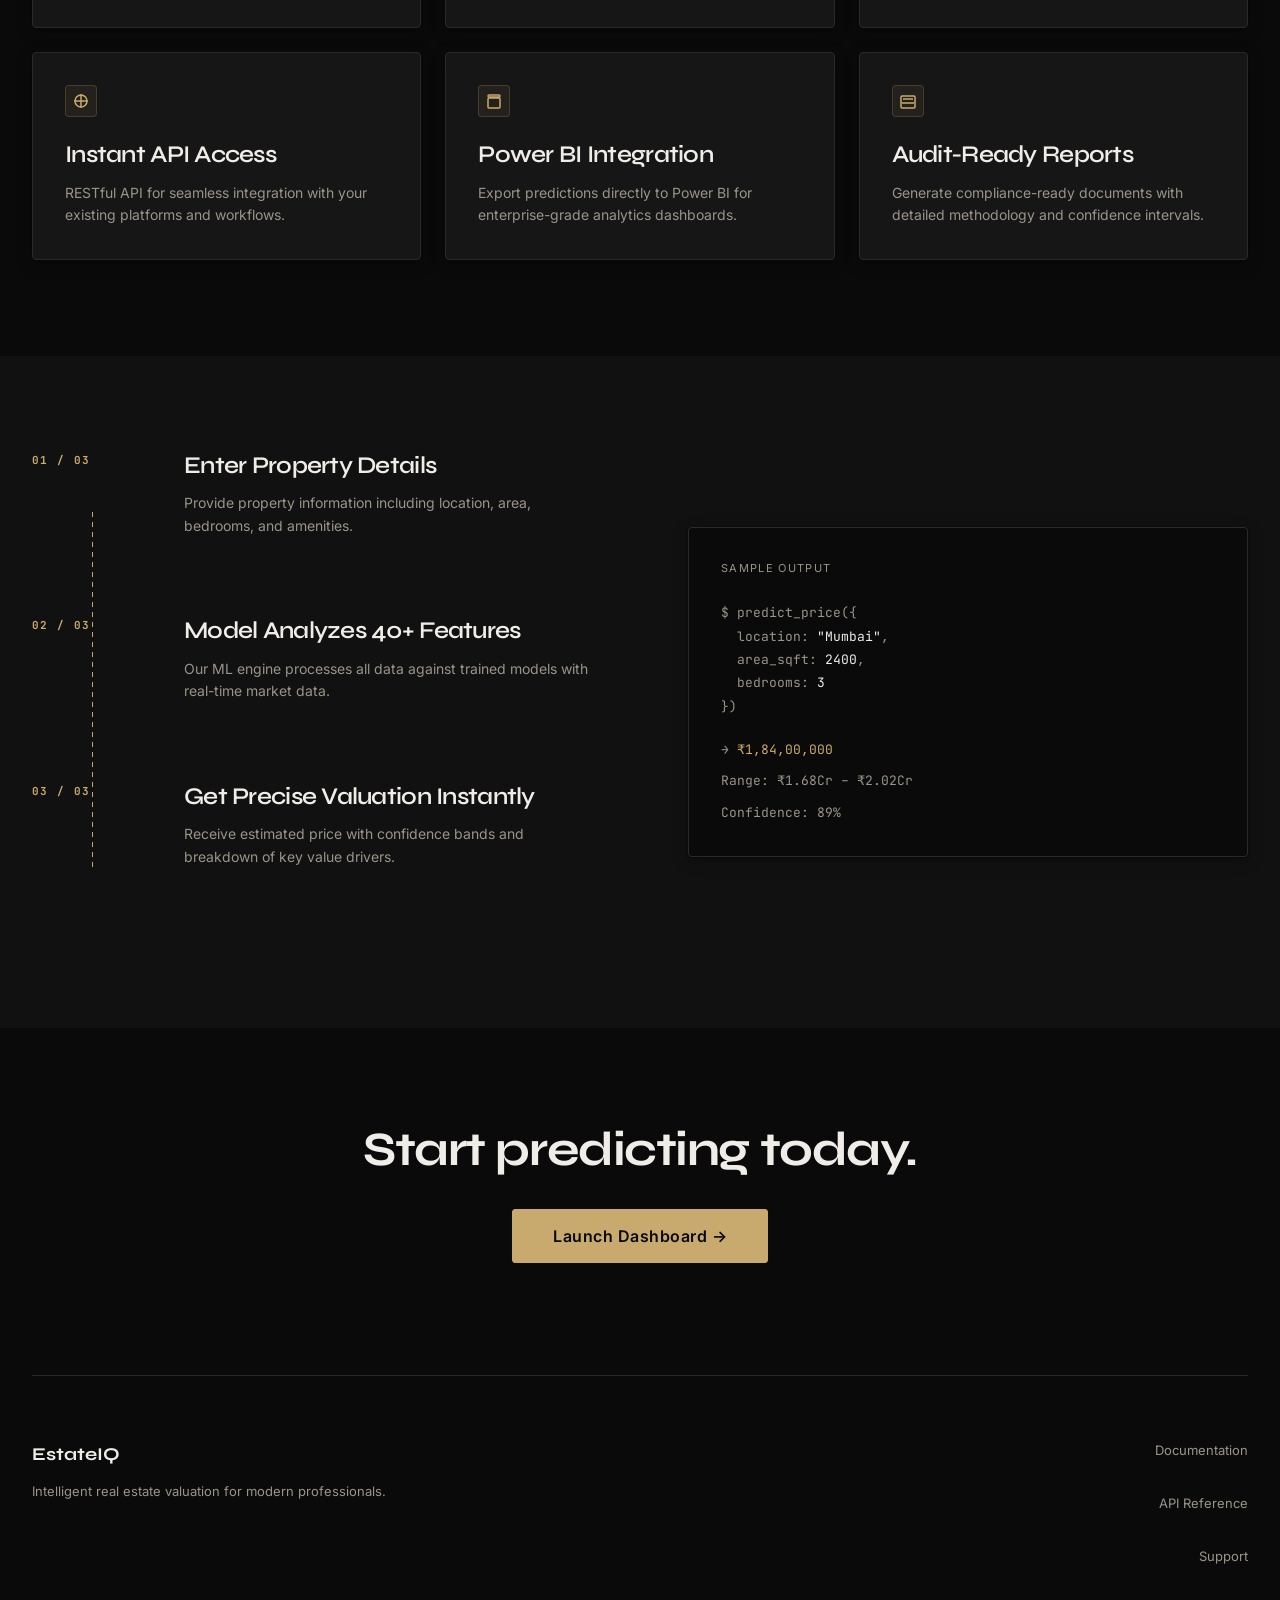
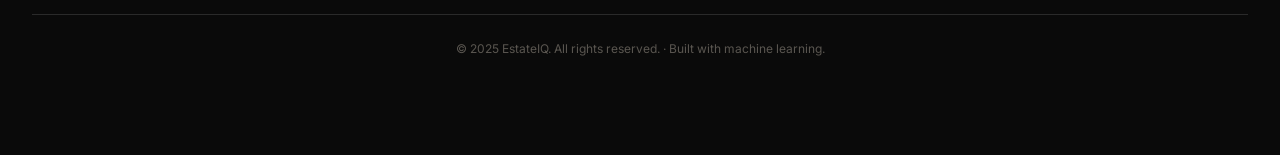
==== commit 4929b284: "Enhance data loading and error handling in load_data function; improve HTML structure and accessibil" ====
--- a/frontend/index.html
+++ b/frontend/index.html
@@ -11,7 +11,7 @@
   <header class="navbar">
     <div class="navbar-content">
       <a href="index.html" class="navbar-brand">
-        <div class="navbar-logo"></div>
+        <div class="navbar-logo" role="img" aria-label="EstateIQ logo"></div>
         <span class="navbar-wordmark">EstateIQ</span>
       </a>
 
@@ -53,10 +53,11 @@
           </p>
 
           <!-- Input Row -->
-          <div style="display: flex; gap: 12px; margin-bottom: 16px; animation: slideUp 0.8s var(--easing) 0.3s both;">
-            <input type="number" placeholder="Enter property area in sq ft…" style="flex: 1;">
-            <button class="btn btn-primary btn-lg">Predict Price</button>
-          </div>
+          <form style="display: flex; gap: 12px; margin-bottom: 16px; animation: slideUp 0.8s var(--easing) 0.3s both;">
+            <label for="heroAreaInput" style="display: none;">Property area in square feet</label>
+            <input type="number" id="heroAreaInput" name="area" placeholder="Enter property area in sq ft…" style="flex: 1;" aria-label="Property area in square feet" aria-describedby="areaHelper">
+            <button type="button" class="btn btn-primary btn-lg" aria-label="Predict Price">Predict Price</button>
+          </form>
 
           <p style="font-size: 12px; color: var(--color-text-muted);">
             No signup required · Instant results · ML-powered
--- a/frontend/styles.css
+++ b/frontend/styles.css
@@ -43,6 +43,8 @@
   --spacing-4: 4px;
   --spacing-8: 8px;
   --spacing-12: 12px;
+  --spacing-13: 13px;
+  --spacing-14: 14px;
   --spacing-16: 16px;
   --spacing-20: 20px;
   --spacing-24: 24px;
@@ -567,7 +569,7 @@
   }
 }
 
-@keyframes pulse {
+@keyframes pulse-scale {
   0%, 100% {
     opacity: 1;
     transform: scale(1);
